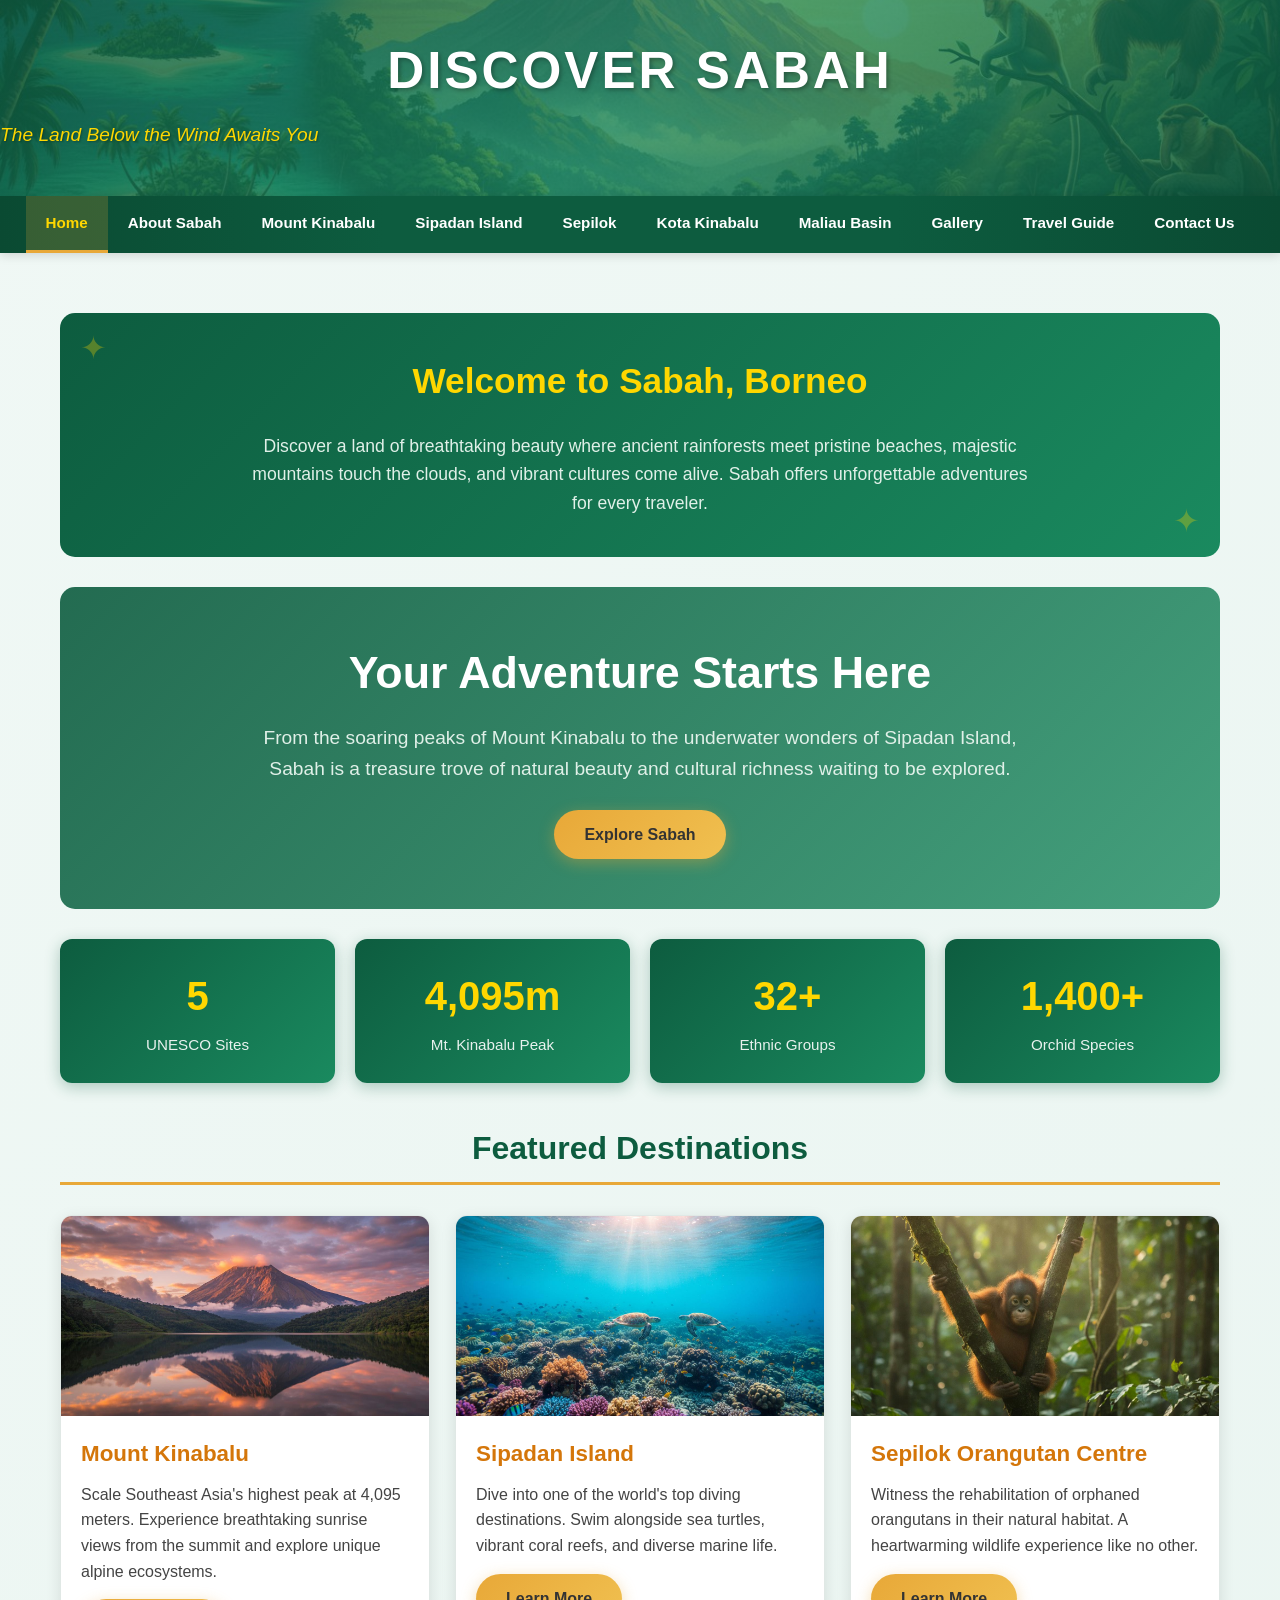
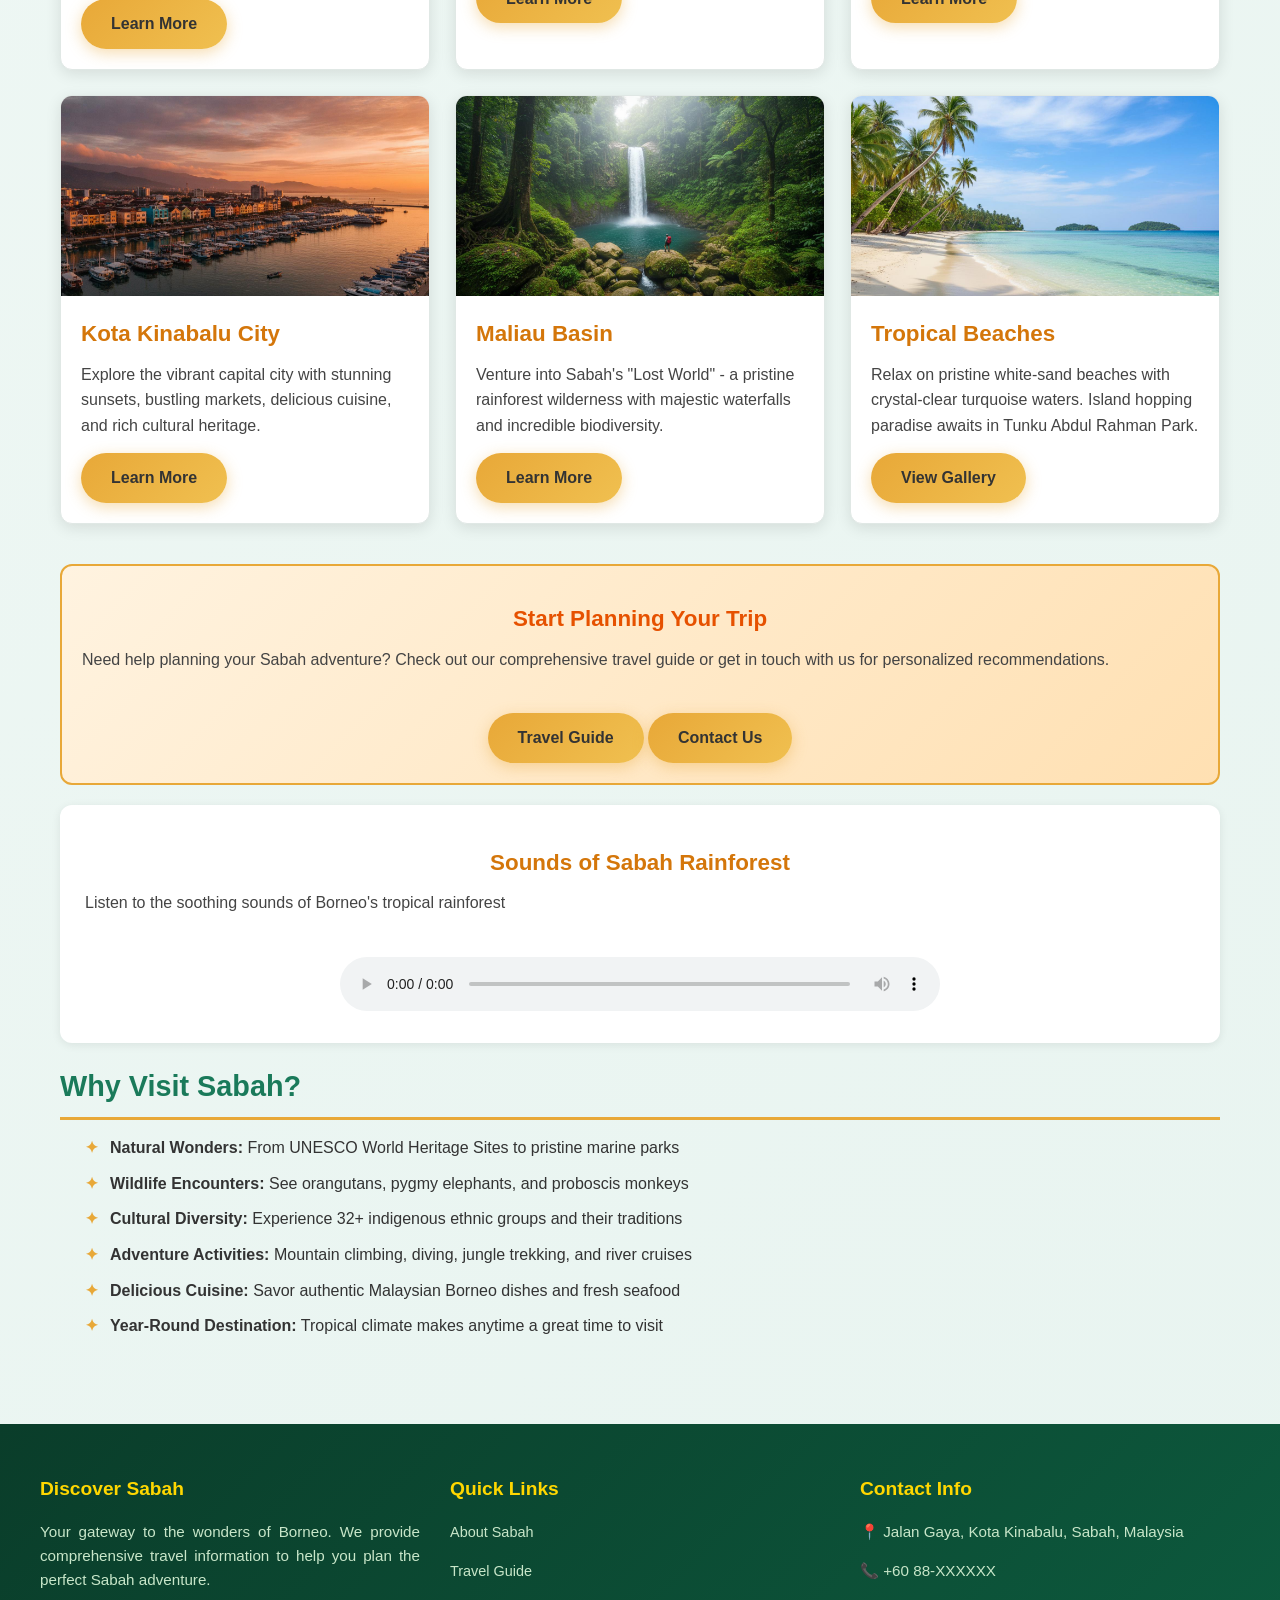
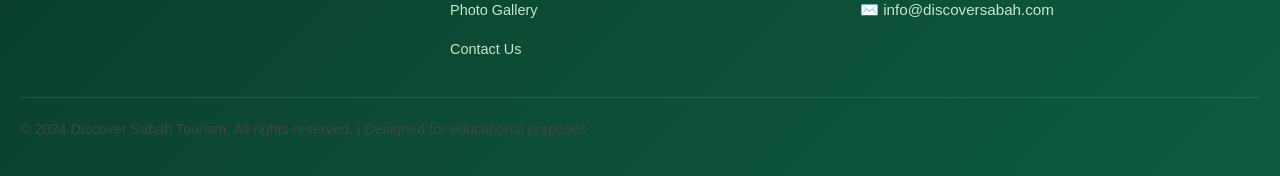
==== index.html @ e3cf941e "Upload Sabah tourism website" ====
<!DOCTYPE html>
<html lang="en">
<head>
    <meta charset="UTF-8">
    <meta name="viewport" content="width=device-width, initial-scale=1.0">
    <title>Discover Sabah - Home | Borneo's Tropical Paradise</title>
    <!-- External CSS -->
    <link rel="stylesheet" href="css/style.css">
    <!-- Embedded CSS (Internal) -->
    <style>
        .welcome-banner {
            background: linear-gradient(135deg, #0d5c3f 0%, #1a8a5f 100%);
            color: white;
            padding: 40px;
            border-radius: 15px;
            margin: 30px 0;
            text-align: center;
            position: relative;
            overflow: hidden;
        }

        .welcome-banner::before {
            content: '✦';
            position: absolute;
            top: 10px;
            left: 20px;
            font-size: 2em;
            color: rgba(255,215,0,0.3);
        }

        .welcome-banner::after {
            content: '✦';
            position: absolute;
            bottom: 10px;
            right: 20px;
            font-size: 2em;
            color: rgba(255,215,0,0.3);
        }

        .welcome-banner h2 {
            color: #ffd700;
            border: none;
            font-size: 2.2em;
            margin: 0 0 15px 0;
        }

        .welcome-banner p {
            color: #e0f0e8;
            text-align: center;
            font-size: 1.1em;
            margin: 0 auto;
            max-width: 800px;
        }

        .destinations-preview {
            margin: 40px 0;
        }

        .destinations-preview h2 {
            text-align: center;
            font-size: 2em;
            color: #0d5c3f;
        }
    </style>
</head>
<body>
    <!-- Header with background image -->
    <header>
        <div class="header-content">
            <!-- Inline CSS demonstration -->
            <h1 style="font-size: 3.2em; margin-bottom: 8px; text-transform: uppercase; letter-spacing: 3px;">Discover Sabah</h1>
            <p class="tagline">The Land Below the Wind Awaits You</p>
        </div>
    </header>

    <!-- Navigation Bar -->
    <nav>
        <ul>
            <li><a href="index.html" class="active">Home</a></li>
            <li><a href="about.html">About Sabah</a></li>
            <li><a href="kinabalu.html">Mount Kinabalu</a></li>
            <li><a href="sipadan.html">Sipadan Island</a></li>
            <li><a href="sepilok.html">Sepilok</a></li>
            <li><a href="kk.html">Kota Kinabalu</a></li>
            <li><a href="maliau.html">Maliau Basin</a></li>
            <li><a href="gallery.html">Gallery</a></li>
            <li><a href="guide.html">Travel Guide</a></li>
            <li><a href="contact.html">Contact Us</a></li>
        </ul>
    </nav>

    <!-- Main Content -->
    <div class="container">
        <!-- Welcome Banner with embedded CSS -->
        <section class="welcome-banner">
            <h2>Welcome to Sabah, Borneo</h2>
            <p>Discover a land of breathtaking beauty where ancient rainforests meet pristine beaches, majestic mountains touch the clouds, and vibrant cultures come alive. Sabah offers unforgettable adventures for every traveler.</p>
        </section>

        <!-- Hero Section -->
        <section class="hero-section">
            <h1>Your Adventure Starts Here</h1>
            <p>From the soaring peaks of Mount Kinabalu to the underwater wonders of Sipadan Island, Sabah is a treasure trove of natural beauty and cultural richness waiting to be explored.</p>
            <a href="about.html" class="btn">Explore Sabah</a>
        </section>

        <!-- Statistics Section -->
        <section class="stats-container">
            <div class="stat-box">
                <div class="stat-number">5</div>
                <div class="stat-label">UNESCO Sites</div>
            </div>
            <div class="stat-box">
                <div class="stat-number">4,095m</div>
                <div class="stat-label">Mt. Kinabalu Peak</div>
            </div>
            <div class="stat-box">
                <div class="stat-number">32+</div>
                <div class="stat-label">Ethnic Groups</div>
            </div>
            <div class="stat-box">
                <div class="stat-number">1,400+</div>
                <div class="stat-label">Orchid Species</div>
            </div>
        </section>

        <!-- Featured Destinations -->
        <section class="destinations-preview">
            <h2>Featured Destinations</h2>
            <div class="card-grid">
                <!-- Card 1: Mount Kinabalu -->
                <div class="card">
                    <img src="images/mount-kinabalu.jpg" alt="Mount Kinabalu at sunrise">
                    <div class="card-content">
                        <h3>Mount Kinabalu</h3>
                        <p>Scale Southeast Asia's highest peak at 4,095 meters. Experience breathtaking sunrise views from the summit and explore unique alpine ecosystems.</p>
                        <a href="kinabalu.html" class="btn">Learn More</a>
                    </div>
                </div>

                <!-- Card 2: Sipadan Island -->
                <div class="card">
                    <img src="images/sipadan-island.jpg" alt="Underwater at Sipadan Island">
                    <div class="card-content">
                        <h3>Sipadan Island</h3>
                        <p>Dive into one of the world's top diving destinations. Swim alongside sea turtles, vibrant coral reefs, and diverse marine life.</p>
                        <a href="sipadan.html" class="btn">Learn More</a>
                    </div>
                </div>

                <!-- Card 3: Sepilok -->
                <div class="card">
                    <img src="images/sepilok-orangutan.jpg" alt="Orangutan at Sepilok">
                    <div class="card-content">
                        <h3>Sepilok Orangutan Centre</h3>
                        <p>Witness the rehabilitation of orphaned orangutans in their natural habitat. A heartwarming wildlife experience like no other.</p>
                        <a href="sepilok.html" class="btn">Learn More</a>
                    </div>
                </div>

                <!-- Card 4: Kota Kinabalu -->
                <div class="card">
                    <img src="images/kota-kinabalu.jpg" alt="Kota Kinabalu waterfront">
                    <div class="card-content">
                        <h3>Kota Kinabalu City</h3>
                        <p>Explore the vibrant capital city with stunning sunsets, bustling markets, delicious cuisine, and rich cultural heritage.</p>
                        <a href="kk.html" class="btn">Learn More</a>
                    </div>
                </div>

                <!-- Card 5: Maliau Basin -->
                <div class="card">
                    <img src="images/maliau-basin.jpg" alt="Maliau Basin waterfall">
                    <div class="card-content">
                        <h3>Maliau Basin</h3>
                        <p>Venture into Sabah's "Lost World" - a pristine rainforest wilderness with majestic waterfalls and incredible biodiversity.</p>
                        <a href="maliau.html" class="btn">Learn More</a>
                    </div>
                </div>

                <!-- Card 6: Beaches -->
                <div class="card">
                    <img src="images/beach-paradise.jpg" alt="Tropical beach in Sabah">
                    <div class="card-content">
                        <h3>Tropical Beaches</h3>
                        <p>Relax on pristine white-sand beaches with crystal-clear turquoise waters. Island hopping paradise awaits in Tunku Abdul Rahman Park.</p>
                        <a href="gallery.html" class="btn">View Gallery</a>
                    </div>
                </div>
            </div>
        </section>

        <!-- Quick Links Section -->
        <section class="highlight-box">
            <h3>Start Planning Your Trip</h3>
            <p>Need help planning your Sabah adventure? Check out our comprehensive travel guide or get in touch with us for personalized recommendations.</p>
            <br>
            <a href="guide.html" class="btn">Travel Guide</a>
            <a href="contact.html" class="btn">Contact Us</a>
        </section>

        <!-- Audio Element -->
        <section class="media-container">
            <h3>Sounds of Sabah Rainforest</h3>
            <p>Listen to the soothing sounds of Borneo's tropical rainforest</p>
            <br>
            <audio controls>
                <source src="audio/rainforest.mp3" type="audio/mpeg">
                <!-- Fallback message - audio file would need to be provided -->
                Your browser does not support the audio element. (Note: Add an audio file to the audio folder)
            </audio>
        </section>

        <!-- Introduction List -->
        <section>
            <h2>Why Visit Sabah?</h2>
            <ul class="feature-list">
                <li><strong>Natural Wonders:</strong> From UNESCO World Heritage Sites to pristine marine parks</li>
                <li><strong>Wildlife Encounters:</strong> See orangutans, pygmy elephants, and proboscis monkeys</li>
                <li><strong>Cultural Diversity:</strong> Experience 32+ indigenous ethnic groups and their traditions</li>
                <li><strong>Adventure Activities:</strong> Mountain climbing, diving, jungle trekking, and river cruises</li>
                <li><strong>Delicious Cuisine:</strong> Savor authentic Malaysian Borneo dishes and fresh seafood</li>
                <li><strong>Year-Round Destination:</strong> Tropical climate makes anytime a great time to visit</li>
            </ul>
        </section>
    </div>

    <!-- Footer -->
    <footer>
        <div class="footer-content">
            <div class="footer-section">
                <h4>Discover Sabah</h4>
                <p>Your gateway to the wonders of Borneo. We provide comprehensive travel information to help you plan the perfect Sabah adventure.</p>
            </div>
            <div class="footer-section">
                <h4>Quick Links</h4>
                <p><a href="about.html">About Sabah</a></p>
                <p><a href="guide.html">Travel Guide</a></p>
                <p><a href="gallery.html">Photo Gallery</a></p>
                <p><a href="contact.html">Contact Us</a></p>
            </div>
            <div class="footer-section">
                <h4>Contact Info</h4>
                <p>📍 Jalan Gaya, Kota Kinabalu, Sabah, Malaysia</p>
                <p>📞 +60 88-XXXXXX</p>
                <p>✉️ info@discoversabah.com</p>
            </div>
        </div>
        <div class="footer-bottom">
            <p>&copy; 2024 Discover Sabah Tourism. All rights reserved. | Designed for educational purposes</p>
        </div>
    </footer>
</body>
</html>
---- css/style.css ----
/* ============================================
   SABAH TOURISM WEBSITE - EXTERNAL STYLESHEET
   Techniques: External CSS, Positioning, Floating,
   Background Styling, Responsive Design
   ============================================ */

/* --- CSS Reset & Base Styles --- */
* {
    margin: 0;
    padding: 0;
    box-sizing: border-box;
}

body {
    font-family: 'Segoe UI', Tahoma, Geneva, Verdana, sans-serif;
    line-height: 1.6;
    color: #333;
    background-color: #f0f8f5;
    background-image: linear-gradient(135deg, #f0f8f5 0%, #e8f4f0 100%);
}

/* --- Typography --- */
h1 {
    font-size: 2.5em;
    color: #0d5c3f;
    margin-bottom: 15px;
    text-align: center;
}

h2 {
    font-size: 1.8em;
    color: #1a7a5a;
    margin: 20px 0 15px 0;
    border-bottom: 3px solid #e8a838;
    padding-bottom: 8px;
}

h3 {
    font-size: 1.4em;
    color: #d4760a;
    margin: 15px 0 10px 0;
}

h4 {
    font-size: 1.2em;
    color: #2c5f2d;
    margin: 10px 0;
}

p {
    margin-bottom: 15px;
    text-align: justify;
    color: #444;
}

a {
    color: #0d7a4d;
    text-decoration: none;
    transition: all 0.3s ease;
}

a:hover {
    color: #e8a838;
    text-decoration: underline;
}

/* --- Header & Navigation --- */
header {
    background: linear-gradient(135deg, #0d5c3f 0%, #1a8a5f 50%, #0d5c3f 100%);
    background-image: url('../images/hero-sabah.jpg');
    background-size: cover;
    background-position: center;
    background-blend-mode: overlay;
    color: white;
    padding: 30px 0;
    text-align: center;
    position: relative;
    box-shadow: 0 4px 15px rgba(0,0,0,0.2);
}

header::after {
    content: '';
    position: absolute;
    top: 0;
    left: 0;
    right: 0;
    bottom: 0;
    background: linear-gradient(135deg, rgba(13,92,63,0.85) 0%, rgba(26,138,95,0.75) 50%, rgba(13,92,63,0.85) 100%);
    z-index: 1;
}

.header-content {
    position: relative;
    z-index: 2;
}

header h1 {
    color: white;
    font-size: 3em;
    text-shadow: 2px 2px 4px rgba(0,0,0,0.3);
    margin-bottom: 5px;
}

.tagline {
    font-size: 1.2em;
    color: #ffd700;
    font-style: italic;
    text-shadow: 1px 1px 2px rgba(0,0,0,0.3);
}

/* --- Navigation Bar --- */
nav {
    background: linear-gradient(90deg, #0a4a32 0%, #0d5c3f 30%, #0d5c3f 70%, #0a4a32 100%);
    padding: 0;
    position: sticky;
    top: 0;
    z-index: 1000;
    box-shadow: 0 2px 10px rgba(0,0,0,0.15);
}

nav ul {
    list-style: none;
    text-align: center;
    display: flex;
    justify-content: center;
    flex-wrap: wrap;
}

nav ul li {
    display: inline-block;
}

nav ul li a {
    display: block;
    color: white;
    padding: 15px 20px;
    text-decoration: none;
    font-weight: 600;
    font-size: 0.95em;
    transition: all 0.3s ease;
    border-bottom: 3px solid transparent;
}

nav ul li a:hover {
    background-color: rgba(255,255,255,0.1);
    color: #ffd700;
    border-bottom: 3px solid #ffd700;
    text-decoration: none;
}

nav ul li a.active {
    background-color: rgba(232,168,56,0.2);
    border-bottom: 3px solid #e8a838;
    color: #ffd700;
}

/* --- Main Content Container --- */
.container {
    max-width: 1200px;
    margin: 0 auto;
    padding: 30px 20px;
}

/* --- Hero Section --- */
.hero-section {
    position: relative;
    text-align: center;
    padding: 50px 20px;
    background: linear-gradient(135deg, rgba(13,92,63,0.9) 0%, rgba(26,138,95,0.8) 100%);
    color: white;
    border-radius: 15px;
    margin-bottom: 30px;
    overflow: hidden;
}

.hero-section h1 {
    color: white;
    font-size: 2.8em;
    margin-bottom: 15px;
}

.hero-section p {
    font-size: 1.2em;
    color: #e0f0e8;
    max-width: 800px;
    margin: 0 auto 25px auto;
    text-align: center;
}

.btn {
    display: inline-block;
    padding: 12px 30px;
    background: linear-gradient(135deg, #e8a838 0%, #f0c050 100%);
    color: #333;
    font-weight: bold;
    border-radius: 50px;
    text-decoration: none;
    transition: all 0.3s ease;
    box-shadow: 0 4px 15px rgba(232,168,56,0.4);
}

.btn:hover {
    background: linear-gradient(135deg, #f0c050 0%, #ffd700 100%);
    transform: translateY(-2px);
    box-shadow: 0 6px 20px rgba(232,168,56,0.5);
    text-decoration: none;
    color: #333;
}

/* --- Cards Grid (Floating Layout) --- */
.card-grid {
    display: flex;
    flex-wrap: wrap;
    gap: 25px;
    margin: 30px 0;
}

.card {
    flex: 1 1 300px;
    background: white;
    border-radius: 12px;
    overflow: hidden;
    box-shadow: 0 4px 15px rgba(0,0,0,0.1);
    transition: all 0.3s ease;
    border: 1px solid #e0e8e5;
}

.card:hover {
    transform: translateY(-5px);
    box-shadow: 0 8px 25px rgba(0,0,0,0.15);
}

.card img {
    width: 100%;
    height: 200px;
    object-fit: cover;
    display: block;
}

.card-content {
    padding: 20px;
}

.card-content h3 {
    margin-top: 0;
}

.card-content p {
    text-align: left;
}

/* --- Feature Box with Float --- */
.feature-box {
    background: white;
    border-radius: 12px;
    padding: 25px;
    margin: 20px 0;
    box-shadow: 0 3px 10px rgba(0,0,0,0.08);
    overflow: hidden;
}

.feature-box img {
    float: left;
    margin: 0 20px 15px 0;
    border-radius: 10px;
    width: 300px;
    height: 200px;
    object-fit: cover;
}

.feature-box img.right {
    float: right;
    margin: 0 0 15px 20px;
}

.feature-box::after {
    content: "";
    display: table;
    clear: both;
}

/* --- Info Boxes with Positioning --- */
.info-box {
    position: relative;
    background: linear-gradient(135deg, #e8f5e9 0%, #c8e6c9 100%);
    border-left: 5px solid #0d5c3f;
    padding: 20px 25px;
    margin: 20px 0;
    border-radius: 0 10px 10px 0;
}

.info-box.tip {
    background: linear-gradient(135deg, #fff8e1 0%, #ffecb3 100%);
    border-left-color: #e8a838;
}

.info-box.warning {
    background: linear-gradient(135deg, #ffebee 0%, #ffcdd2 100%);
    border-left-color: #c62828;
}

.info-box-icon {
    position: absolute;
    top: -12px;
    right: 20px;
    background: #0d5c3f;
    color: white;
    width: 40px;
    height: 40px;
    border-radius: 50%;
    display: flex;
    align-items: center;
    justify-content: center;
    font-size: 1.2em;
    font-weight: bold;
}

/* --- Tables --- */
table {
    width: 100%;
    border-collapse: collapse;
    margin: 20px 0;
    background: white;
    box-shadow: 0 2px 8px rgba(0,0,0,0.1);
    border-radius: 8px;
    overflow: hidden;
}

table thead {
    background: linear-gradient(135deg, #0d5c3f 0%, #1a8a5f 100%);
    color: white;
}

table th, table td {
    padding: 14px 18px;
    text-align: left;
}

table tbody tr:nth-child(even) {
    background-color: #f0f8f5;
}

table tbody tr:hover {
    background-color: #e0f0e8;
    transition: background-color 0.3s ease;
}

table th {
    font-weight: 600;
}

table td {
    border-bottom: 1px solid #e0e8e5;
}

/* --- Lists --- */
ul.feature-list, ol.feature-list {
    margin: 15px 0 15px 25px;
    padding: 0;
}

ul.feature-list li, ol.feature-list li {
    margin-bottom: 10px;
    line-height: 1.6;
}

ul.feature-list li {
    list-style-type: none;
    position: relative;
    padding-left: 25px;
}

ul.feature-list li::before {
    content: "✦";
    position: absolute;
    left: 0;
    color: #e8a838;
    font-weight: bold;
}

/* --- Gallery Grid --- */
.gallery-grid {
    display: grid;
    grid-template-columns: repeat(auto-fill, minmax(280px, 1fr));
    gap: 20px;
    margin: 30px 0;
}

.gallery-item {
    position: relative;
    overflow: hidden;
    border-radius: 12px;
    box-shadow: 0 4px 12px rgba(0,0,0,0.15);
    transition: all 0.3s ease;
    cursor: pointer;
}

.gallery-item:hover {
    transform: scale(1.03);
    box-shadow: 0 8px 25px rgba(0,0,0,0.2);
}

.gallery-item img {
    width: 100%;
    height: 220px;
    object-fit: cover;
    display: block;
    transition: all 0.3s ease;
}

.gallery-item:hover img {
    transform: scale(1.1);
}

.gallery-caption {
    position: absolute;
    bottom: 0;
    left: 0;
    right: 0;
    background: linear-gradient(transparent, rgba(0,0,0,0.8));
    color: white;
    padding: 30px 15px 15px 15px;
    font-size: 0.95em;
}

/* --- Forms --- */
.form-container {
    background: white;
    padding: 35px;
    border-radius: 15px;
    box-shadow: 0 4px 20px rgba(0,0,0,0.1);
    max-width: 700px;
    margin: 0 auto;
}

.form-group {
    margin-bottom: 20px;
}

.form-group label {
    display: block;
    margin-bottom: 8px;
    font-weight: 600;
    color: #0d5c3f;
}

.form-group input[type="text"],
.form-group input[type="email"],
.form-group input[type="tel"],
.form-group input[type="date"],
.form-group select,
.form-group textarea {
    width: 100%;
    padding: 12px 15px;
    border: 2px solid #d0e0d8;
    border-radius: 8px;
    font-size: 1em;
    font-family: inherit;
    transition: border-color 0.3s ease;
}

.form-group input:focus,
.form-group select:focus,
.form-group textarea:focus {
    border-color: #0d5c3f;
    outline: none;
    box-shadow: 0 0 0 3px rgba(13,92,63,0.1);
}

.form-group input.error,
.form-group select.error,
.form-group textarea.error {
    border-color: #c62828;
    background-color: #ffebee;
}

.error-message {
    color: #c62828;
    font-size: 0.85em;
    margin-top: 5px;
    display: none;
}

.error-message.visible {
    display: block;
}

.form-row {
    display: flex;
    gap: 20px;
}

.form-row .form-group {
    flex: 1;
}

.form-group textarea {
    resize: vertical;
    min-height: 120px;
}

.btn-submit {
    background: linear-gradient(135deg, #0d5c3f 0%, #1a8a5f 100%);
    color: white;
    padding: 14px 40px;
    border: none;
    border-radius: 50px;
    font-size: 1.1em;
    font-weight: bold;
    cursor: pointer;
    transition: all 0.3s ease;
    box-shadow: 0 4px 15px rgba(13,92,63,0.3);
}

.btn-submit:hover {
    background: linear-gradient(135deg, #1a8a5f 0%, #0d5c3f 100%);
    transform: translateY(-2px);
    box-shadow: 0 6px 20px rgba(13,92,63,0.4);
}

/* --- Contact Info Box --- */
.contact-info {
    background: linear-gradient(135deg, #e8f5e9 0%, #c8e6c9 100%);
    padding: 25px;
    border-radius: 12px;
    margin: 20px 0;
}

.contact-info-item {
    display: flex;
    align-items: flex-start;
    margin-bottom: 15px;
}

.contact-icon {
    font-size: 1.5em;
    margin-right: 15px;
    color: #0d5c3f;
    min-width: 30px;
    text-align: center;
}

/* --- Audio/Video Container --- */
.media-container {
    background: white;
    padding: 25px;
    border-radius: 12px;
    margin: 20px 0;
    text-align: center;
    box-shadow: 0 2px 10px rgba(0,0,0,0.08);
}

.media-container audio,
.media-container video {
    width: 100%;
    max-width: 600px;
    border-radius: 8px;
}

/* --- Footer --- */
footer {
    background: linear-gradient(135deg, #0a3d2a 0%, #0d5c3f 100%);
    color: white;
    padding: 40px 20px 20px 20px;
    margin-top: 40px;
}

.footer-content {
    max-width: 1200px;
    margin: 0 auto;
    display: flex;
    flex-wrap: wrap;
    justify-content: space-between;
    gap: 30px;
}

.footer-section {
    flex: 1 1 250px;
}

.footer-section h4 {
    color: #ffd700;
    margin-bottom: 15px;
    font-size: 1.2em;
}

.footer-section p,
.footer-section a {
    color: #c8e6c9;
    font-size: 0.95em;
}

.footer-section a:hover {
    color: #ffd700;
}

.footer-bottom {
    text-align: center;
    padding-top: 20px;
    margin-top: 20px;
    border-top: 1px solid rgba(255,255,255,0.1);
    color: rgba(255,255,255,0.7);
    font-size: 0.9em;
}

/* --- Breadcrumb --- */
.breadcrumb {
    background: #e8f0ec;
    padding: 10px 20px;
    margin-bottom: 20px;
    border-radius: 8px;
    font-size: 0.9em;
}

.breadcrumb a {
    color: #0d5c3f;
}

.breadcrumb span {
    color: #666;
}

/* --- Highlight Box --- */
.highlight-box {
    background: linear-gradient(135deg, #fff3e0 0%, #ffe0b2 100%);
    border: 2px solid #e8a838;
    border-radius: 12px;
    padding: 20px;
    margin: 20px 0;
    text-align: center;
}

.highlight-box h3 {
    color: #e65100;
}

/* --- Destination Header --- */
.destination-header {
    position: relative;
    height: 350px;
    background-size: cover;
    background-position: center;
    border-radius: 15px;
    display: flex;
    align-items: center;
    justify-content: center;
    margin-bottom: 30px;
    overflow: hidden;
}

.destination-header::after {
    content: '';
    position: absolute;
    top: 0;
    left: 0;
    right: 0;
    bottom: 0;
    background: rgba(0,0,0,0.4);
}

.destination-header h1 {
    position: relative;
    z-index: 2;
    color: white;
    font-size: 3em;
    text-shadow: 2px 2px 6px rgba(0,0,0,0.5);
}

/* --- Statistics Box --- */
.stats-container {
    display: flex;
    flex-wrap: wrap;
    gap: 20px;
    margin: 30px 0;
}

.stat-box {
    flex: 1 1 200px;
    background: linear-gradient(135deg, #0d5c3f 0%, #1a8a5f 100%);
    color: white;
    padding: 25px;
    border-radius: 12px;
    text-align: center;
    box-shadow: 0 4px 15px rgba(13,92,63,0.3);
}

.stat-number {
    font-size: 2.5em;
    font-weight: bold;
    color: #ffd700;
}

.stat-label {
    font-size: 0.95em;
    opacity: 0.9;
    margin-top: 5px;
}

/* --- Responsive Design --- */
@media (max-width: 768px) {
    header h1 {
        font-size: 2em;
    }

    nav ul {
        flex-direction: column;
    }

    nav ul li a {
        padding: 10px 15px;
    }

    .feature-box img,
    .feature-box img.right {
        float: none;
        margin: 0 0 15px 0;
        width: 100%;
        height: auto;
    }

    .destination-header {
        height: 200px;
    }

    .destination-header h1 {
        font-size: 1.8em;
    }

    .form-row {
        flex-direction: column;
        gap: 0;
    }

    .gallery-grid {
        grid-template-columns: 1fr;
    }
}

@media (max-width: 480px) {
    .container {
        padding: 15px 10px;
    }

    h1 {
        font-size: 1.8em;
    }

    h2 {
        font-size: 1.4em;
    }

    .hero-section h1 {
        font-size: 1.8em;
    }
}
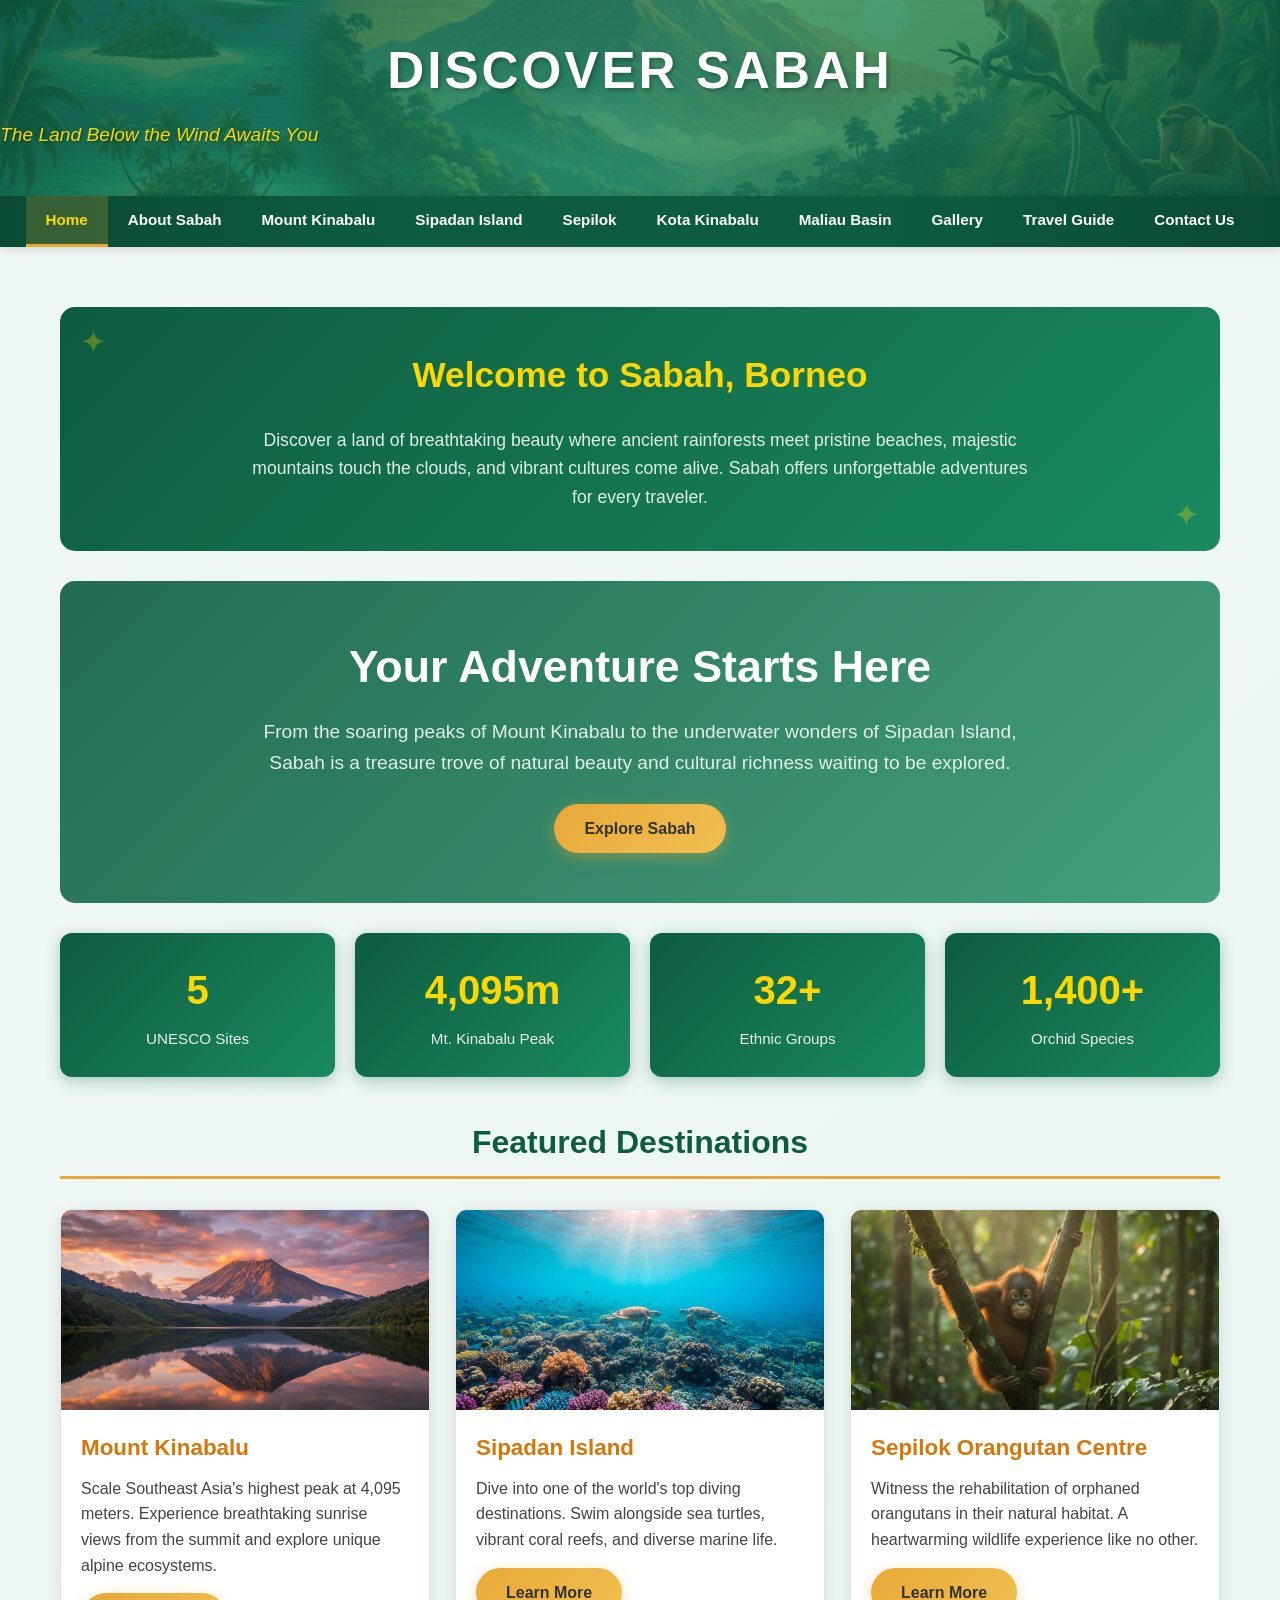
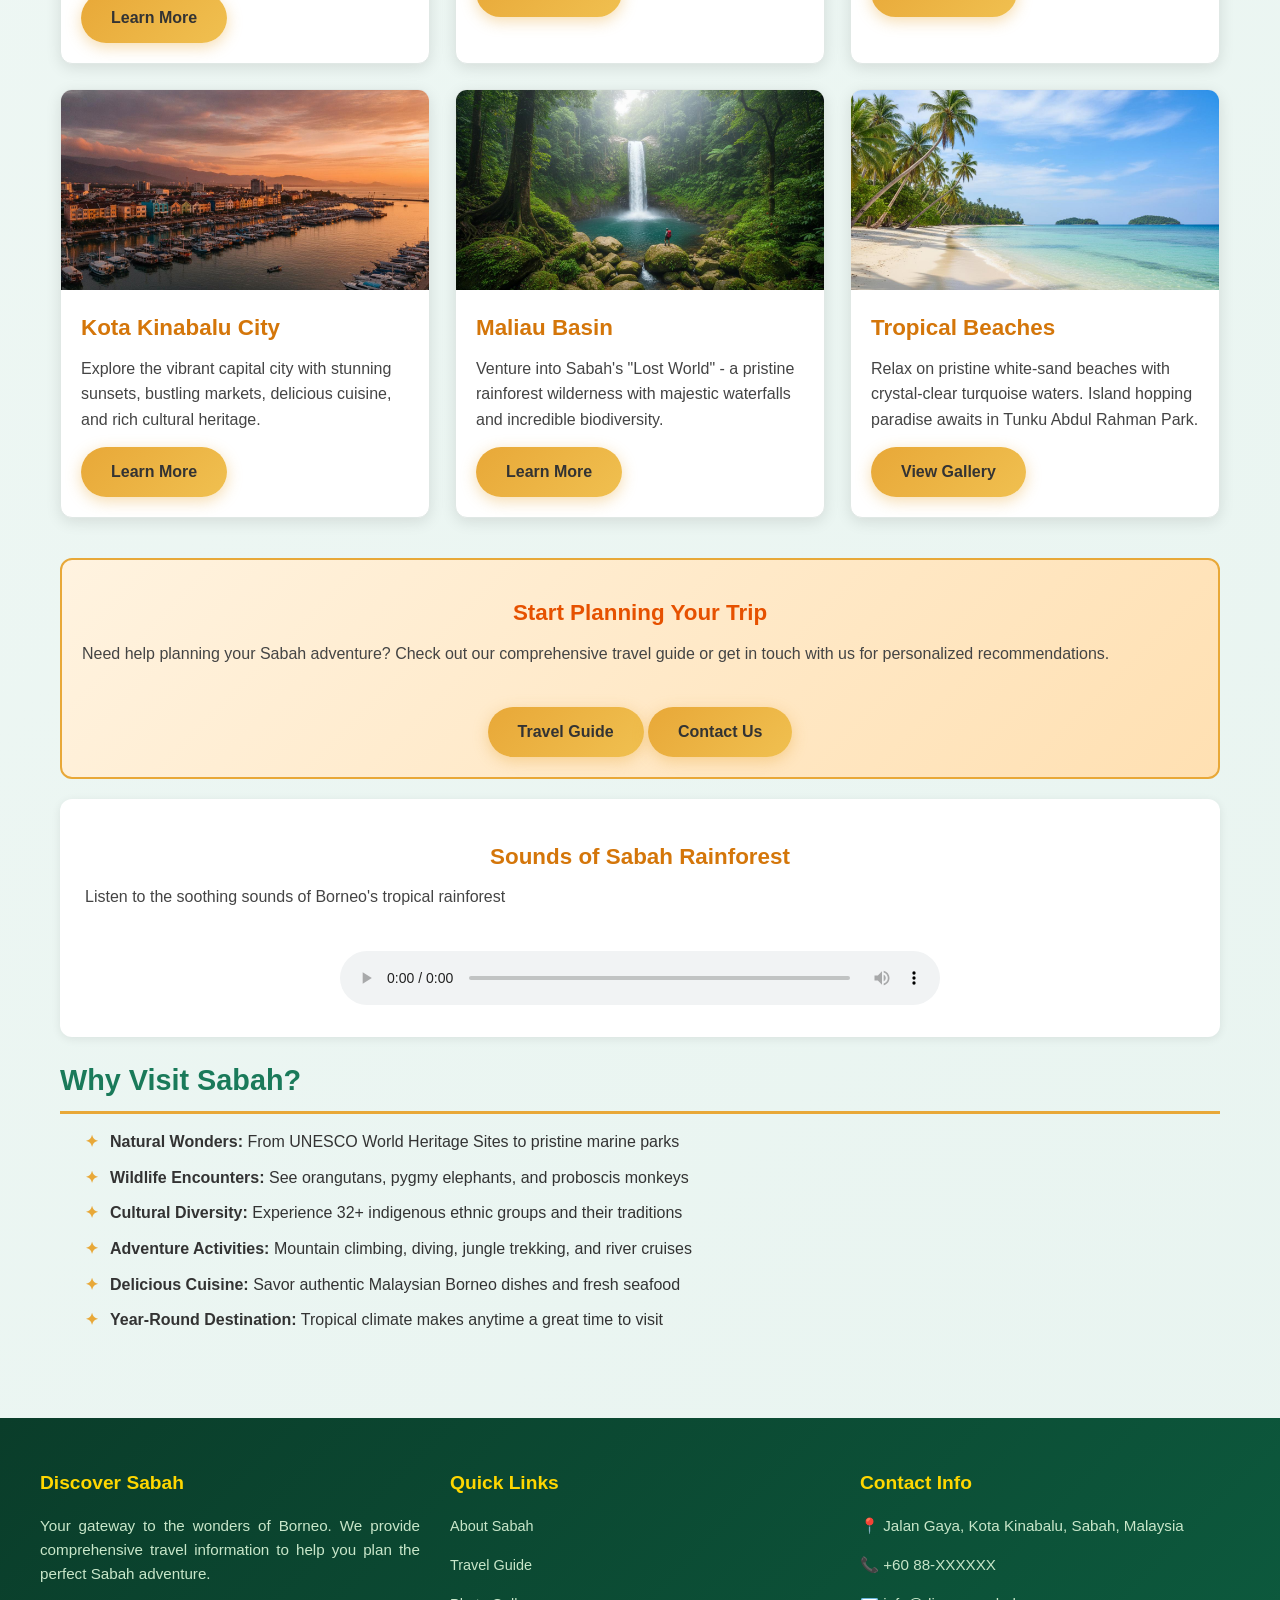
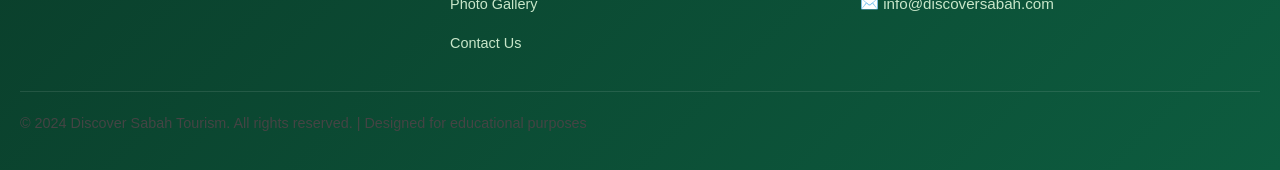
==== commit bb7ff1c5: "Update website content" ====
--- a/index.html
+++ b/index.html
@@ -205,7 +205,7 @@
             <p>Listen to the soothing sounds of Borneo's tropical rainforest</p>
             <br>
             <audio controls>
-                <source src="audio/rainforest.mp3" type="audio/mpeg">
+                <source src="audio/videoplayback.mp3" type="audio/mpeg">
                 <!-- Fallback message - audio file would need to be provided -->
                 Your browser does not support the audio element. (Note: Add an audio file to the audio folder)
             </audio>
--- a/css/style.css
+++ b/css/style.css
@@ -112,7 +112,7 @@
 nav {
     background: linear-gradient(90deg, #0a4a32 0%, #0d5c3f 30%, #0d5c3f 70%, #0a4a32 100%);
     padding: 0;
-    position: sticky;
+    position: relative;
     top: 0;
     z-index: 1000;
     box-shadow: 0 2px 10px rgba(0,0,0,0.15);
@@ -133,12 +133,12 @@
 nav ul li a {
     display: block;
     color: white;
-    padding: 15px 20px;
+    padding: 12px 20px;
     text-decoration: none;
     font-weight: 600;
     font-size: 0.95em;
     transition: all 0.3s ease;
-    border-bottom: 3px solid transparent;
+    border-bottom: 1px solid transparent;
 }
 
 nav ul li a:hover {
@@ -753,3 +753,61 @@
         font-size: 1.8em;
     }
 }
+/* ===== MOBILE NAV FIX (PUT AT VERY BOTTOM) ===== */
+@media (max-width: 768px) {
+
+    nav {
+        position: relative !important;
+        height: auto !important;
+    }
+
+    nav ul {
+        display: block !important;
+        max-height: 60vh !important;
+        overflow-y: auto !important;
+        -webkit-overflow-scrolling: touch;
+    }
+
+    nav ul li {
+        display: block !important;
+        width: 100%;
+    }
+
+    nav ul li a {
+        display: block;
+        padding: 12px;
+        border-bottom: 1px solid rgba(255,255,255,0.2);
+    }
+}
+
+/* Force page scroll */
+html, body {
+    height: auto !important;
+    overflow-y: auto !important;
+}
+/* ===== FIX MOBILE NAV MENU (FINAL WORKING FIX) ===== */
+@media (max-width: 768px) {
+
+    nav {
+        position: sticky;
+        top: 0;
+        z-index: 1000;
+    }
+
+    nav ul {
+        display: block;
+        max-height: 50vh;        /* ✅ LIMIT HEIGHT */
+        overflow-y: scroll;      /* ✅ FORCE SCROLL */
+        background: #0d5c3f;
+    }
+
+    nav ul li {
+        display: block;
+        width: 100%;
+    }
+
+    nav ul li a {
+        padding: 12px;
+        display: block;
+    }
+}
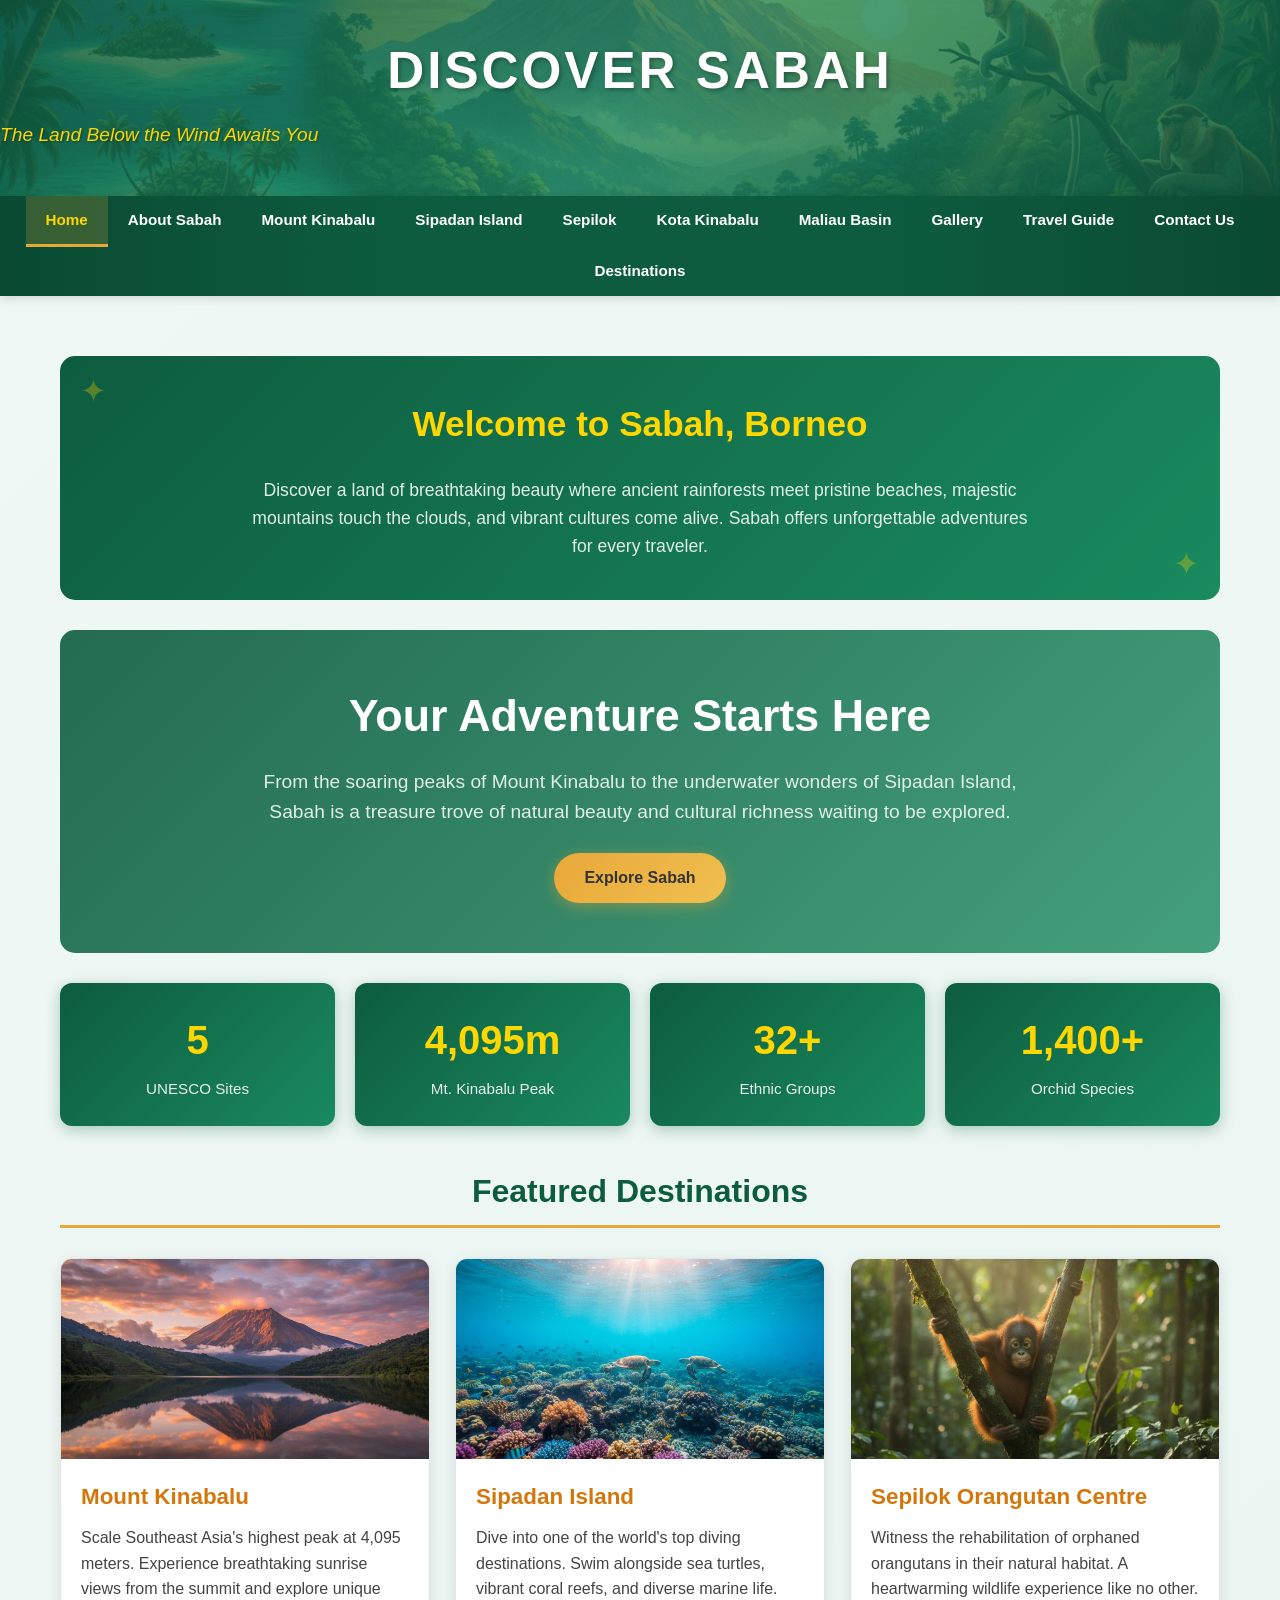
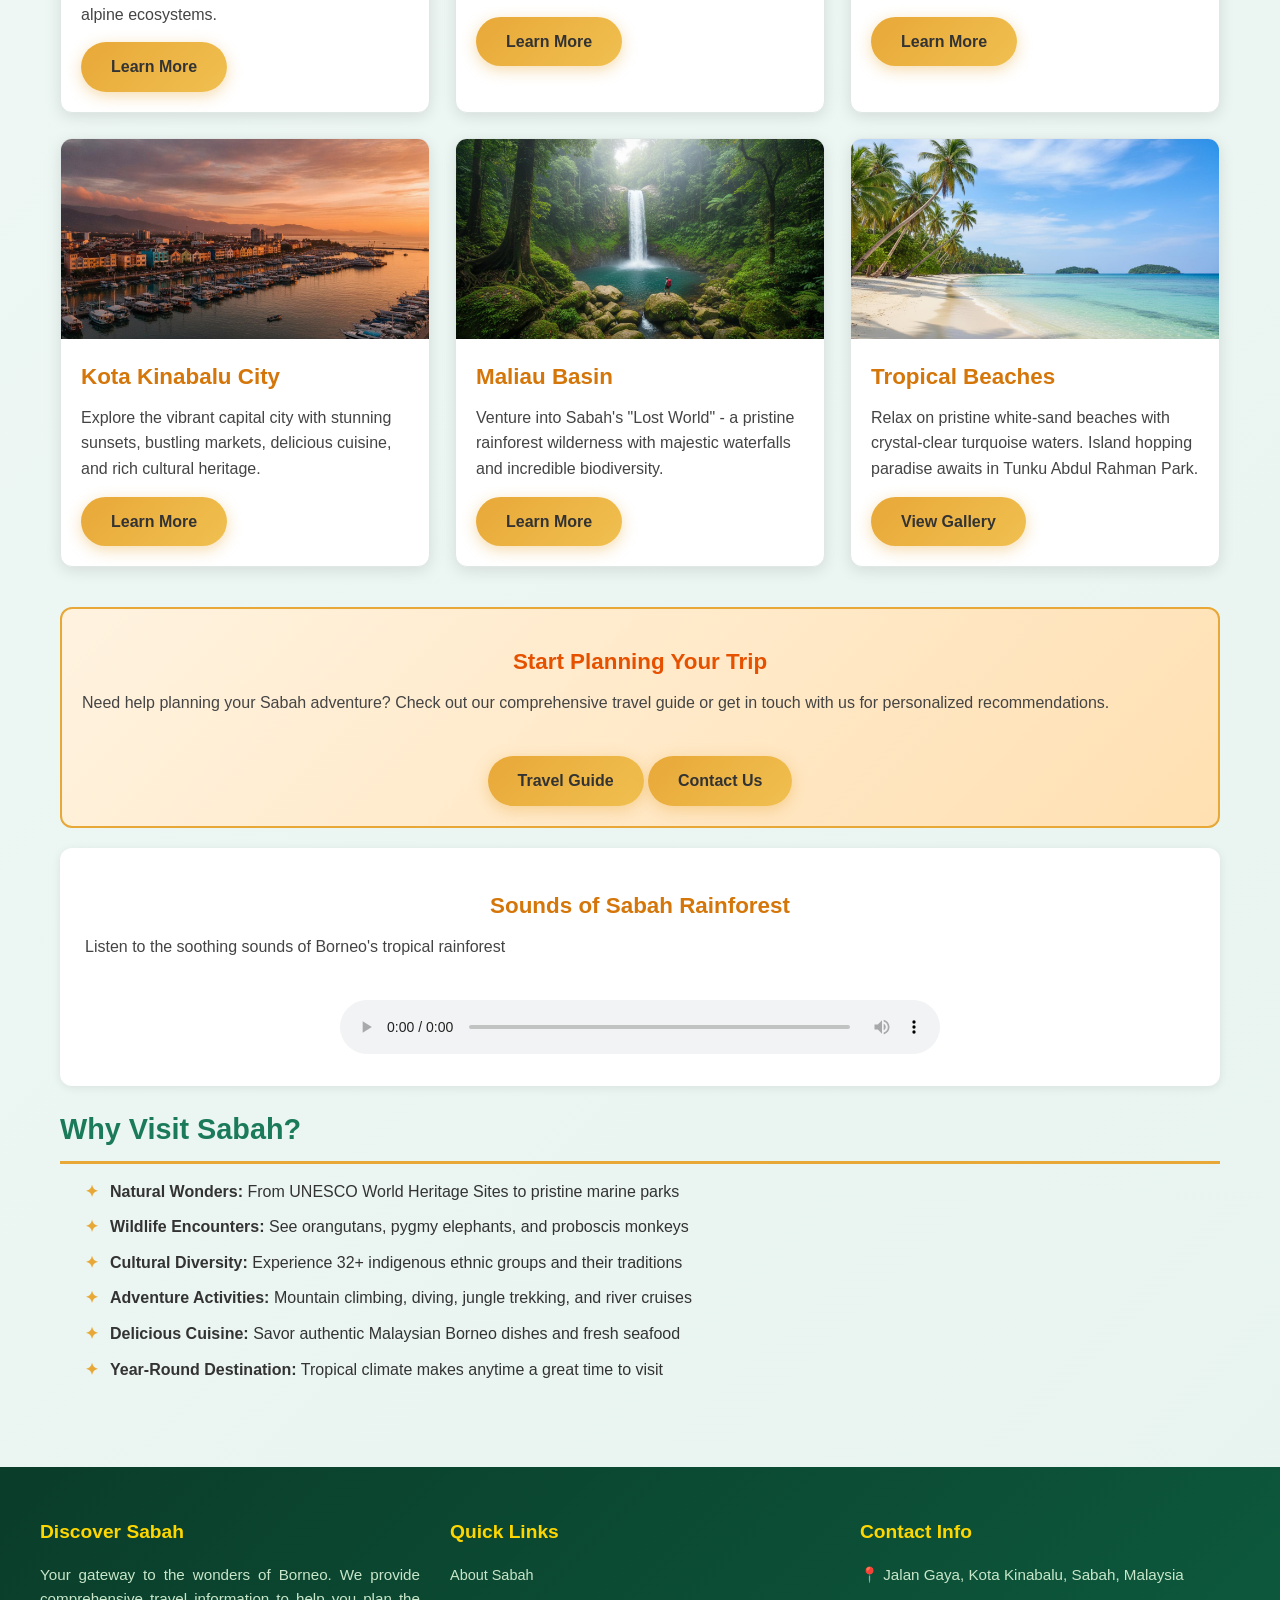
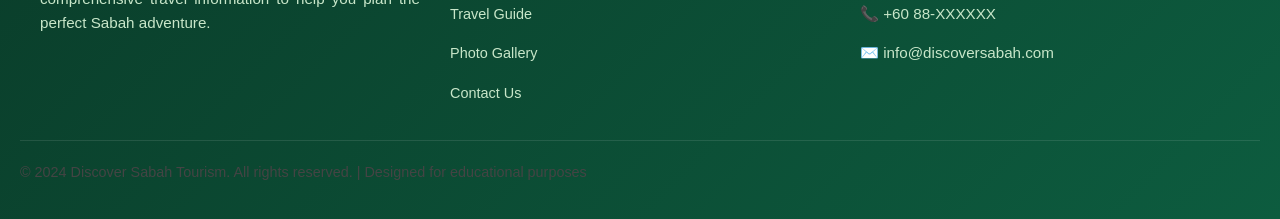
==== commit f63c2431: "Update navigation menu" ====
--- a/index.html
+++ b/index.html
@@ -86,6 +86,7 @@
             <li><a href="gallery.html">Gallery</a></li>
             <li><a href="guide.html">Travel Guide</a></li>
             <li><a href="contact.html">Contact Us</a></li>
+            <li><a href="destination.html">Destinations</a></li>
         </ul>
     </nav>
 
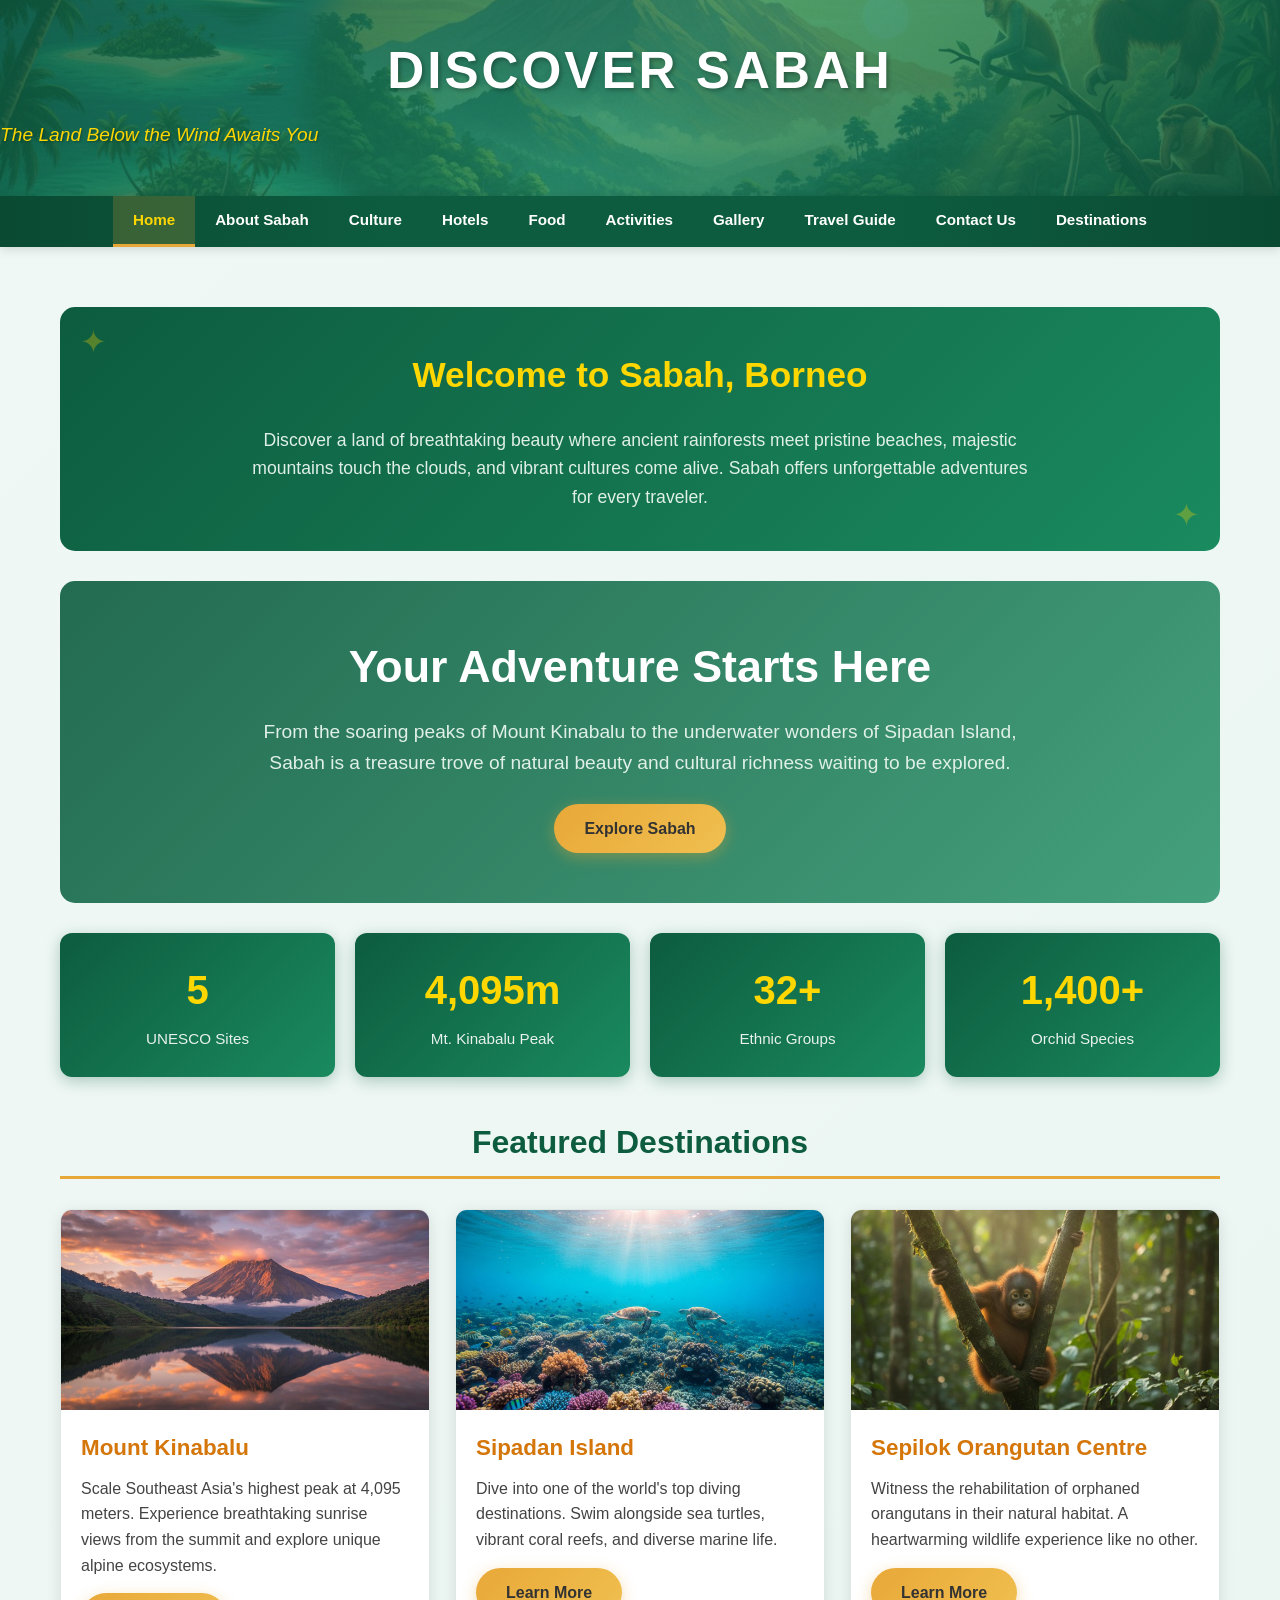
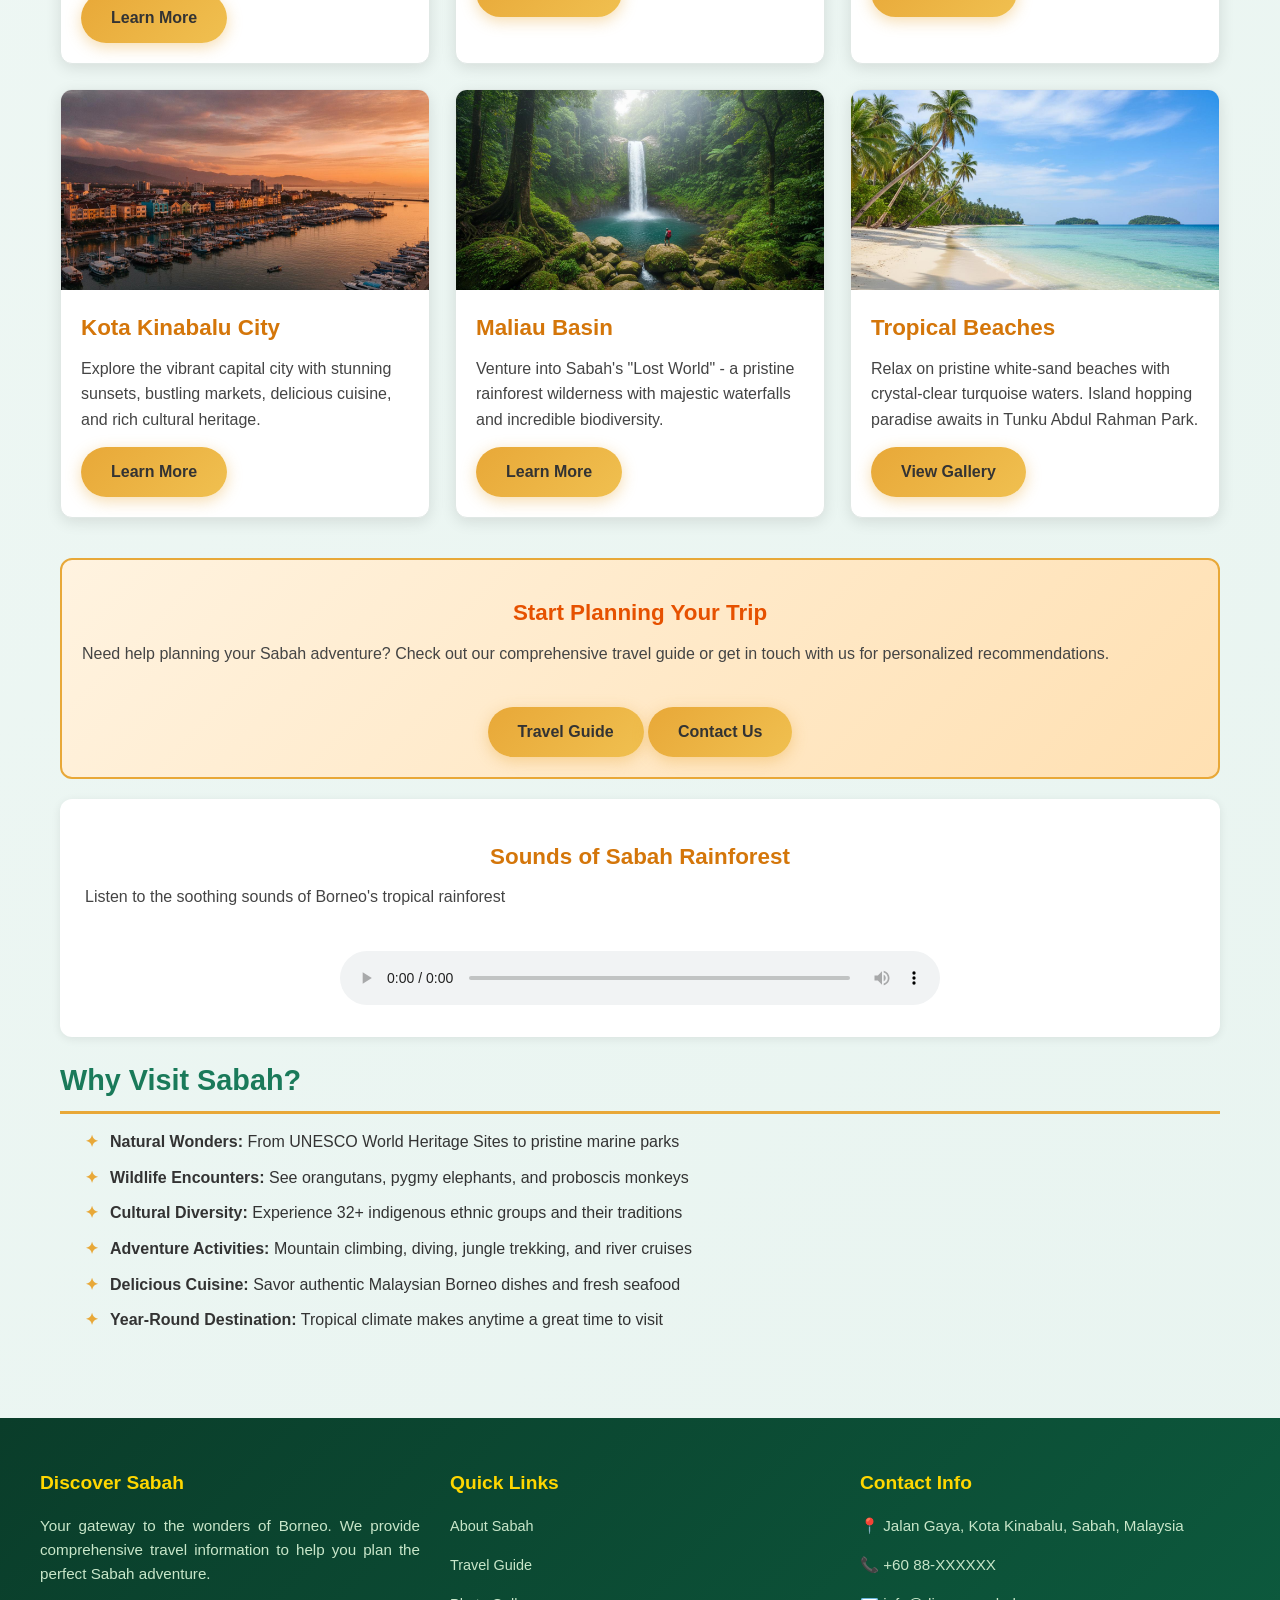
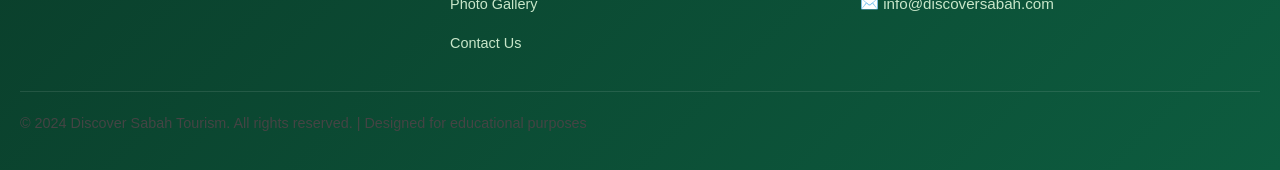
==== commit 0692d502: "Add destinations link to all pages" ====
--- a/index.html
+++ b/index.html
@@ -76,13 +76,12 @@
     <!-- Navigation Bar -->
     <nav>
         <ul>
-            <li><a href="index.html" class="active">Home</a></li>
+            <li><a href="index.html"class="active">Home</a></li>
             <li><a href="about.html">About Sabah</a></li>
-            <li><a href="kinabalu.html">Mount Kinabalu</a></li>
-            <li><a href="sipadan.html">Sipadan Island</a></li>
-            <li><a href="sepilok.html">Sepilok</a></li>
-            <li><a href="kk.html">Kota Kinabalu</a></li>
-            <li><a href="maliau.html">Maliau Basin</a></li>
+            <li><a href="culture.html">Culture</a></li>
+            <li><a href="accommodation.html">Hotels</a></li>
+            <li><a href="food.html">Food</a></li>
+            <li><a href="activities.html">Activities</a></li>
             <li><a href="gallery.html">Gallery</a></li>
             <li><a href="guide.html">Travel Guide</a></li>
             <li><a href="contact.html">Contact Us</a></li>
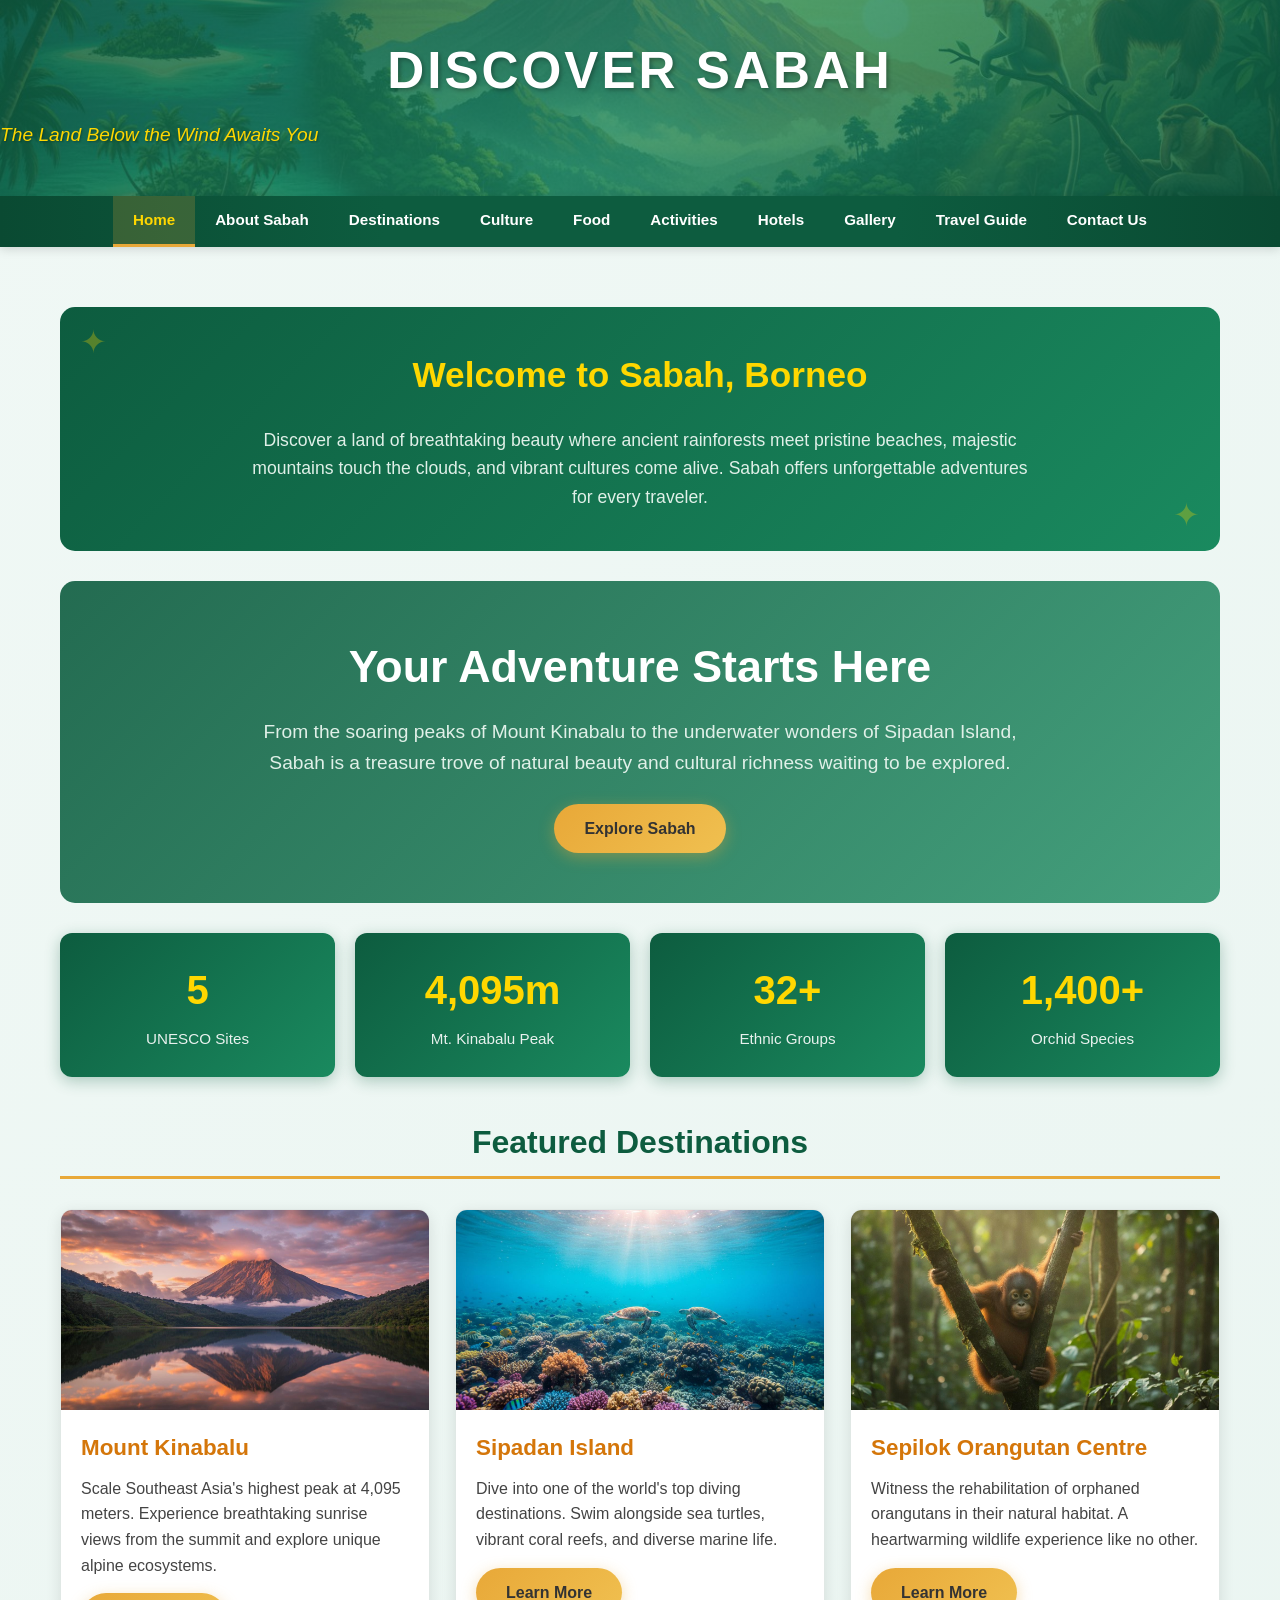
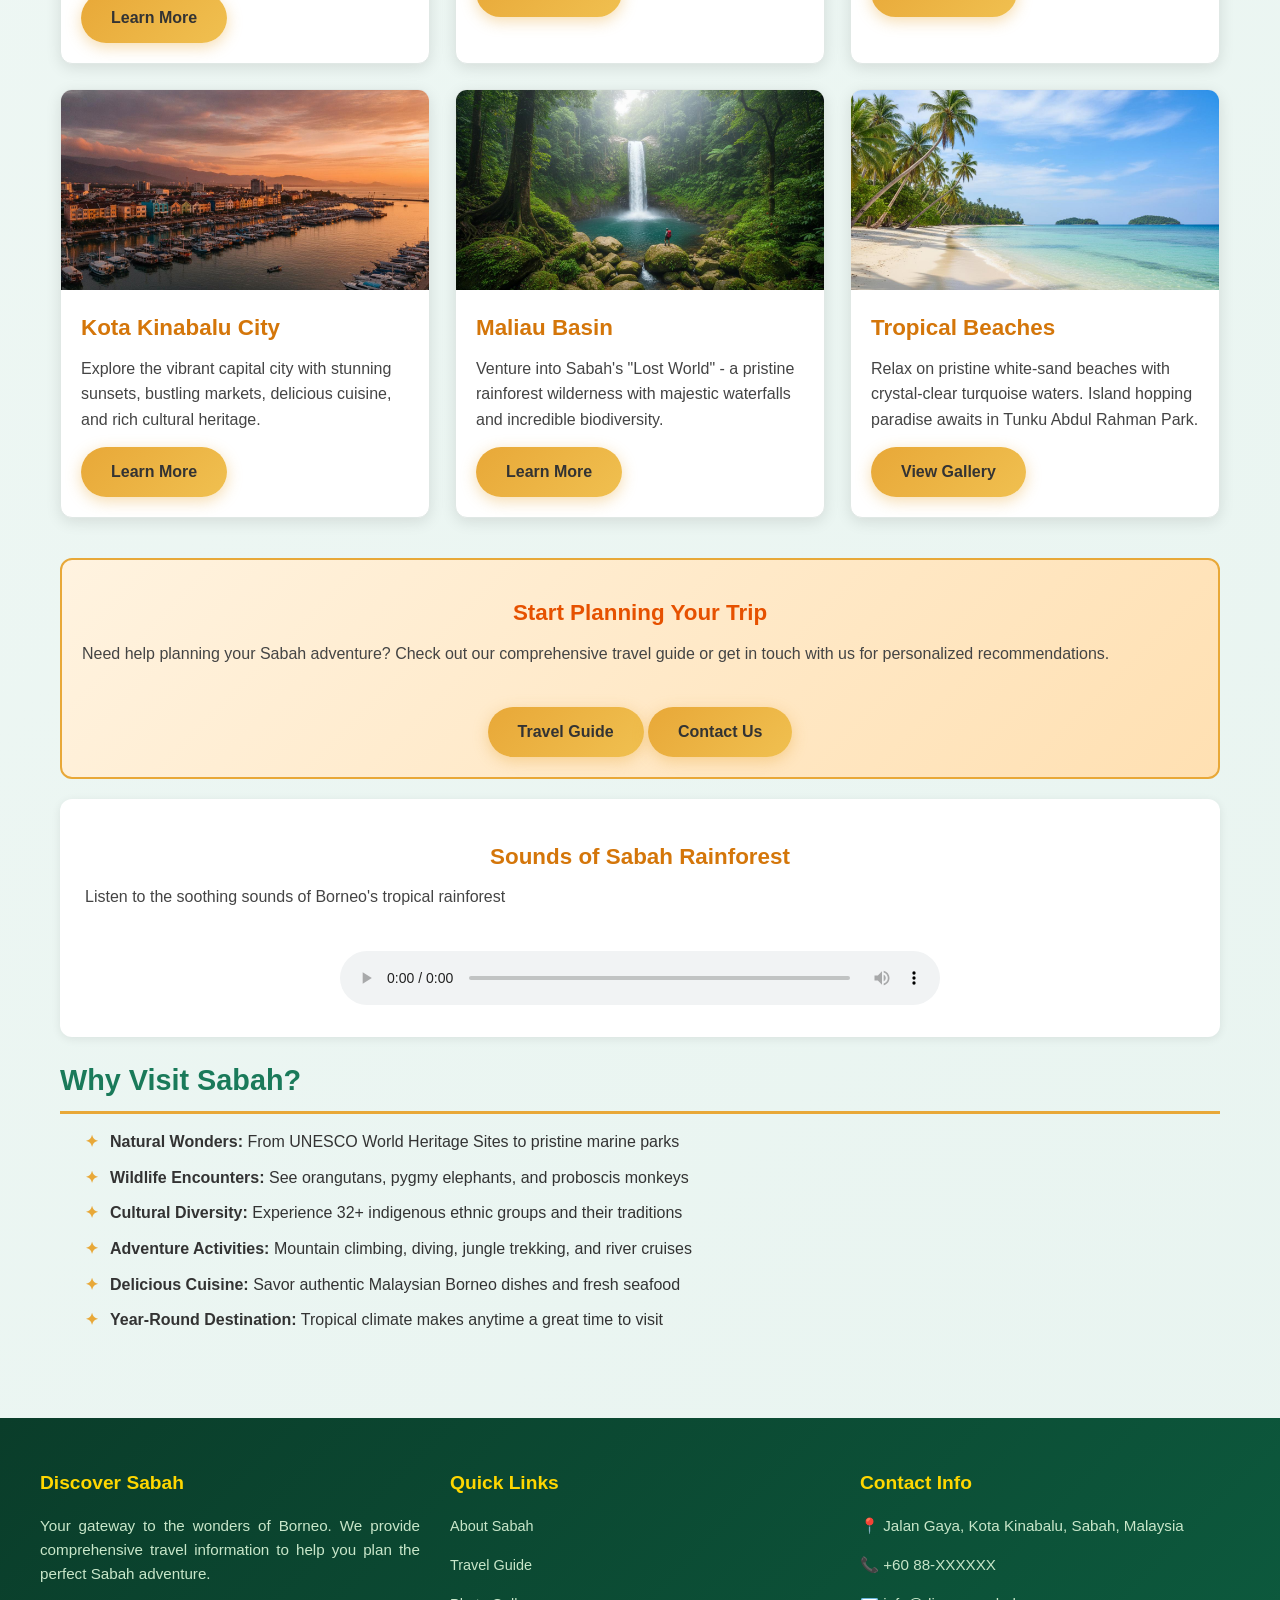
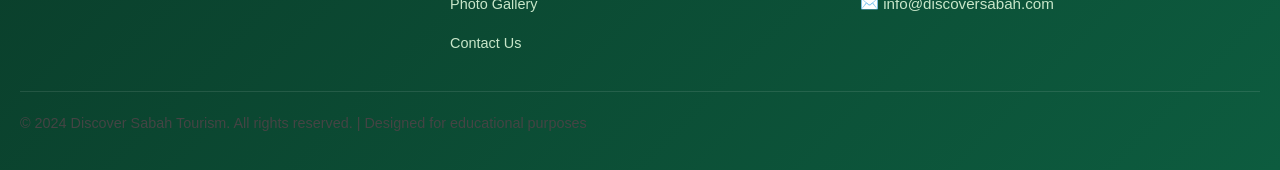
==== commit c6e1cae6: "Reorder navigation menu" ====
--- a/index.html
+++ b/index.html
@@ -78,14 +78,14 @@
         <ul>
             <li><a href="index.html"class="active">Home</a></li>
             <li><a href="about.html">About Sabah</a></li>
+            <li><a href="destination.html">Destinations</a></li>
             <li><a href="culture.html">Culture</a></li>
-            <li><a href="accommodation.html">Hotels</a></li>
             <li><a href="food.html">Food</a></li>
             <li><a href="activities.html">Activities</a></li>
+            <li><a href="accommodation.html">Hotels</a></li>
             <li><a href="gallery.html">Gallery</a></li>
             <li><a href="guide.html">Travel Guide</a></li>
             <li><a href="contact.html">Contact Us</a></li>
-            <li><a href="destination.html">Destinations</a></li>
         </ul>
     </nav>
 
